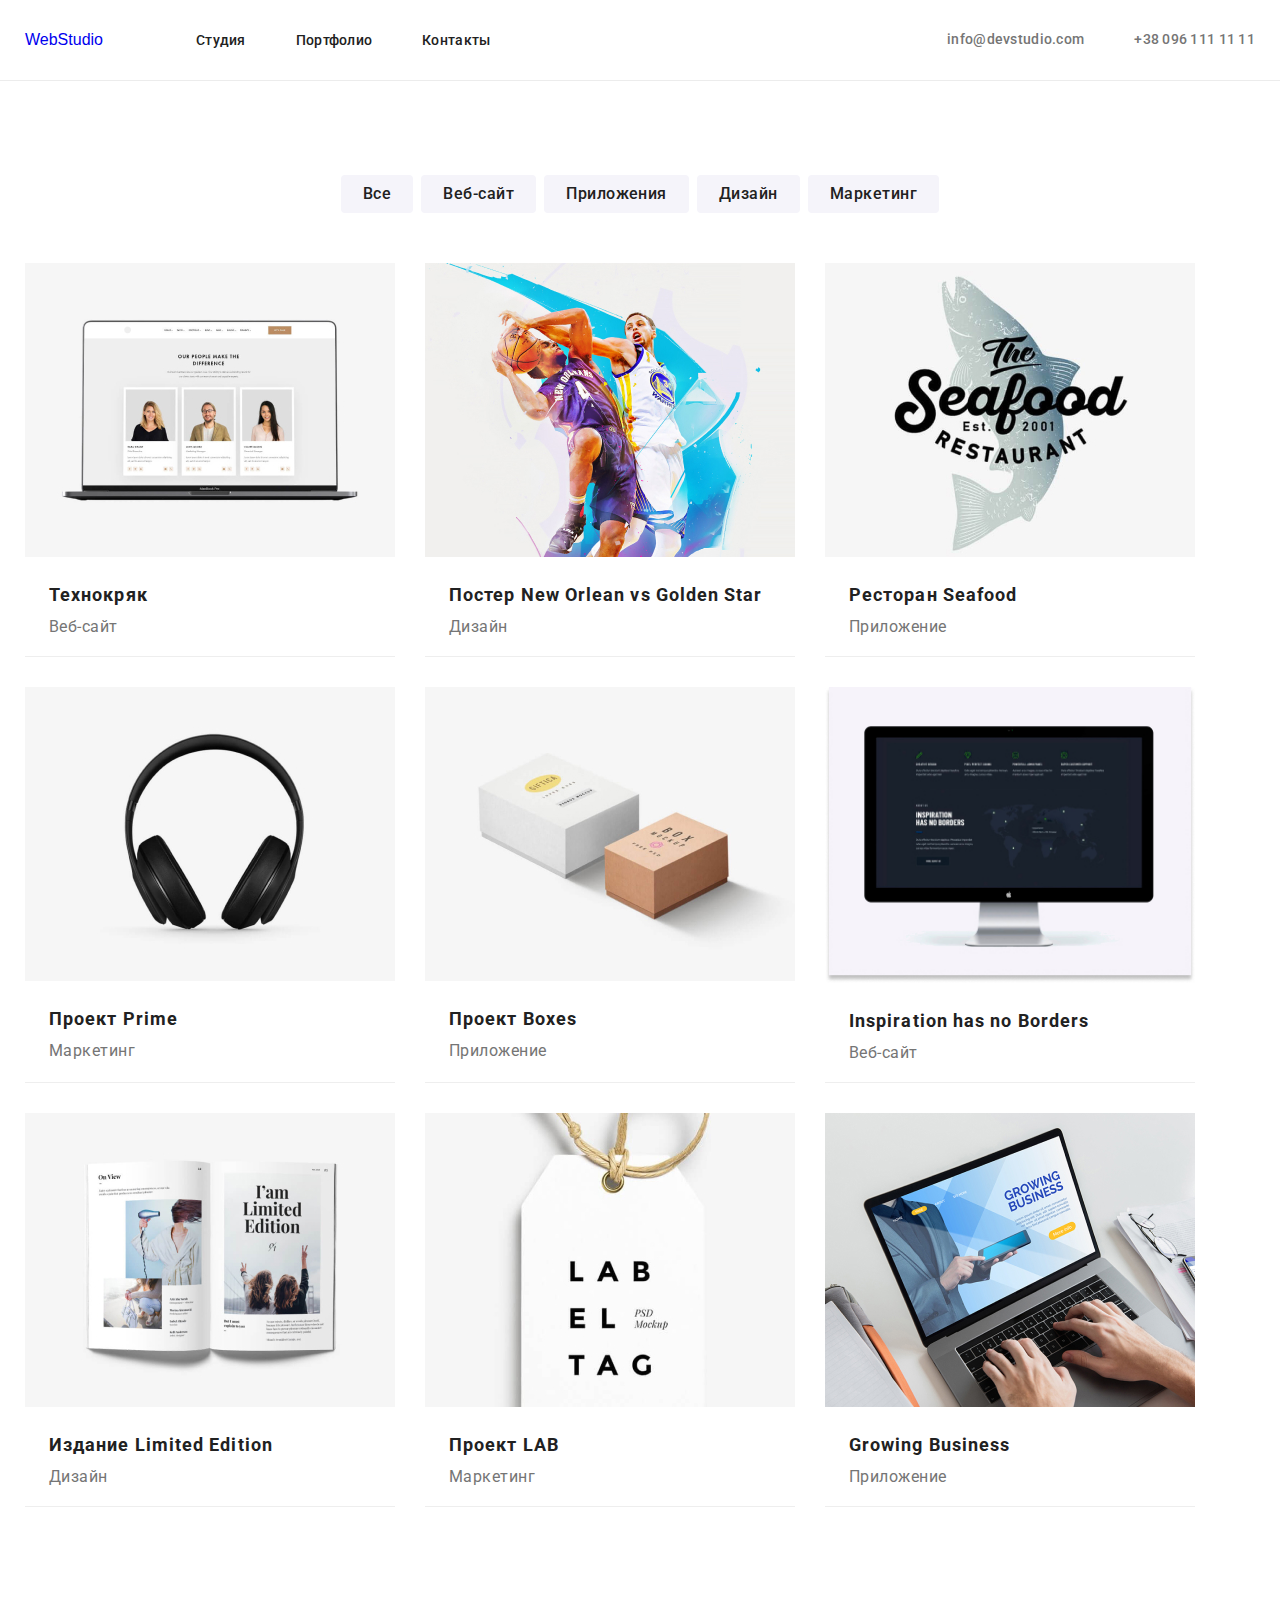
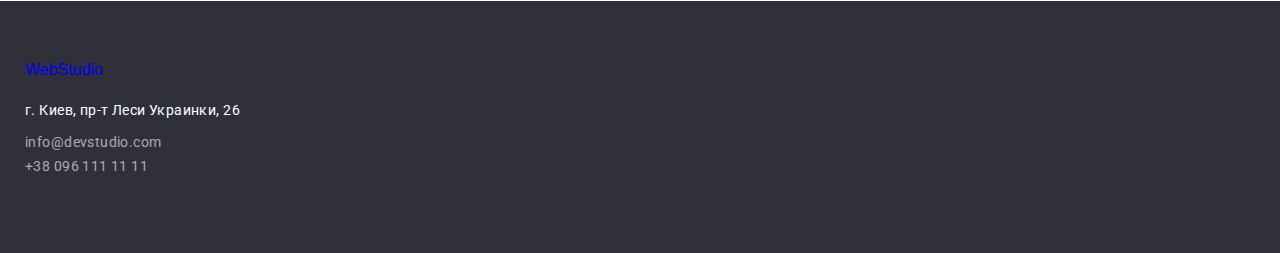
==== portfolio.html @ 0b784e44 "add files from hw3" ====
<!DOCTYPE html>
<html lang="ru">
<head>
    <meta charset="UTF-8">
    <meta http-equiv="X-UA-Compatible" content="IE=edge">
    <meta name="viewport" content="width=device-width, initial-scale=1.0">
    <title>Document</title>

<link rel="preconnect" href="https://fonts.gstatic.com">
<link href="https://fonts.googleapis.com/css2?family=Raleway:wght@700&family=Roboto:wght@400;500;700;900&display=swap"
    rel="stylesheet">
    <link rel="stylesheet" href="https://cdnjs.cloudflare.com/ajax/libs/modern-normalize/1.0.0/modern-normalize.min.css"
        integrity="sha512-ISS7cAi1PEhQ8jnbJpJZMd29NlhNj4AWYyLOSp2CE/CsHxTCu+r+t0D2yoJudVrd0/8fTVPUVDzY5Tvli75u/g=="
        crossorigin="anonymous" />

<link rel="stylesheet" href=" css/styles.css" />
    

</head>
<body>
  
    <header id="logo" class="page-header">
        <div class="nav-main container">
        <nav class="nav-main">
        <span class="logo"><a href="#logo">WebStudio</a></span>
            <ul class="site-nav list">
                <li class="nav-item"><a class="link-header" href="./index.html">Студия</a></li>
                <li class="nav-item"><a class="link-header" href="./portfolio.html">Портфолио</a></li>
                <li class="nav-item"><a class="link-header" href="#contacts">Контакты</a></li>
            </ul>
        </nav>
        <ul class="nav-contact-us-header list">
            <li class="nav-contact-us-item"><a class="contact-us-header" href="mailto:info@devstudio.com">info@devstudio.com</a></li>
            <li class="nav-contact-us-item"><a class="contact-us-header" href="tel:+380961111111">+38 096 111 11 11</a></li>
        </ul>
        </div>

    </header>
    

    <main  class="container">
        <div class="filter-button">
            <button class="button-prtfl" type="button">Все</button>
            <button class="button-prtfl" type="button">Веб-сайт</button>
            <button class="button-prtfl" type="button">Приложения</button>
            <button class="button-prtfl" type="button">Дизайн</button>
            <button class="button-prtfl" type="button">Маркетинг</button>
        </div>

        <div>
        <ul class="products-list list">
            <li class="product-item">

                <a href="./portfolio.html" class="prtfl-card">
                    <img 
                    src="images/prtfl-img-1-technokriak.jpeg" 
                    alt="открый ноутбук" 
                    width="370">
                    <h2 class="prtfl-card-title">Технокряк</h2>
                    <h3 class="prtfl-filtr-description web-site">Веб-сайт</h3>
                </a>
            </li>
            <li class="product-item">
                <a href="./portfolio.html" class="prtfl-card">
                    <img 
                    src="images/prtfl-img-2-new-poster.jpeg" 
                    alt="игра в баскетбол" 
                    width="370">
                    <h2 class="prtfl-card-title">Постер New Orlean vs Golden Star</h2>
                    <h3 class="prtfl-filtr-description design">Дизайн</h3>
                </a>
            </li>
            <li class="product-item">
                <a href="portfolio.html" class="prtfl-card">
                    <img 
                    src="images/prtfl-img-3-seafood.jpeg" 
                    alt="логотип ресторана морепродуктов" 
                    width="370">
                    <h2 class="prtfl-card-title">Ресторан Seafood</h2>
                    <h3 class="prtfl-filtr-description app">Приложение</h3>
                </a>
            </li>
            
            <li class="product-item">
                <a href="portfolio.html" class="prtfl-card">
                    <img 
                    src="images/prtfl-img-4-prime.jpeg" 
                    alt="наушники" 
                    width="370">
                    <h2 class="prtfl-card-title">Проект Prime</h2>
                    <h3 class="prtfl-filtr-description marketing">Маркетинг</h3>
                </a>
            </li>
            <li class="product-item">
                <a href="portfolio.html" class="prtfl-card">
                    <img 
                    src="images/prtfl-img-5-boxes.jpeg" 
                    alt="коробки" 
                    width="370">
                    <h2 class="prtfl-card-title">Проект Boxes</h2>
                    <h3 class="prtfl-filtr-description app">Приложение</h3>
                </a>
            </li>
            <li class="product-item">
                <a href="portfolio.html" class="prtfl-card">
                    <img 
                    src="images/prtfl-img-6-inspiration.jpeg" 
                    alt="монитор" 
                    width="370">
                    <h2 class="prtfl-card-title">Inspiration has no Borders</h2>
                    <h3 class="prtfl-filtr-description web-site">Веб-сайт</h3>
                </a>
            </li>
            <li class="product-item">
                <a href="portfolio.html" class="prtfl-card">
                    <img 
                    src="images/prtfl-img-7-limited.jpeg" 
                    alt="журнал" 
                    width="370">
                    <h2 class="prtfl-card-title">Издание Limited Edition</h2>
                    <h3 class="prtfl-filtr-description design">Дизайн</h3>
                </a>
            </li>
            <li class="product-item">
                <a href="portfolio.html" class="prtfl-card">
                    <img 
                    src="images/prtfl-img-8-lab.jpeg" 
                    alt="бирка" 
                    width="370">
                    <h2 class="prtfl-card-title">Проект LAB</h2>
                    <h3 class="prtfl-filtr-description marketing">Маркетинг</h3>
                </a>
            </li>
            <li class="product-item">
                <a href="portfolio.html" class="prtfl-card">
                    <img 
                    src="images/prtfl-img-9-growing.jpeg" 
                    alt="ноутбук" 
                    width="370">
                    <h2 class="prtfl-card-title">Growing Business</h2>
                    <h3 class="prtfl-filtr-description app">Приложение</h3>
                </a>
            </li>
        </ul>
        </div>
    </main>


   
<footer class="footer">
    <div class="container logo-footer">
    <span class><a href="#logo">WebStudio</a></span>
    <address class="address-footer">г. Киев, пр-т Леси Украинки, 26</address>
    <ul class="list">
        <li><a class="contact-us-footer" href="mailto:info@devstudio.com">info@devstudio.com</a></li>
        <li><a class="contact-us-footer" href="tel:+380961111111">+38 096 111 11 11</a></li>
    </ul>
    </div>
</footer>
    
</body>
</html>
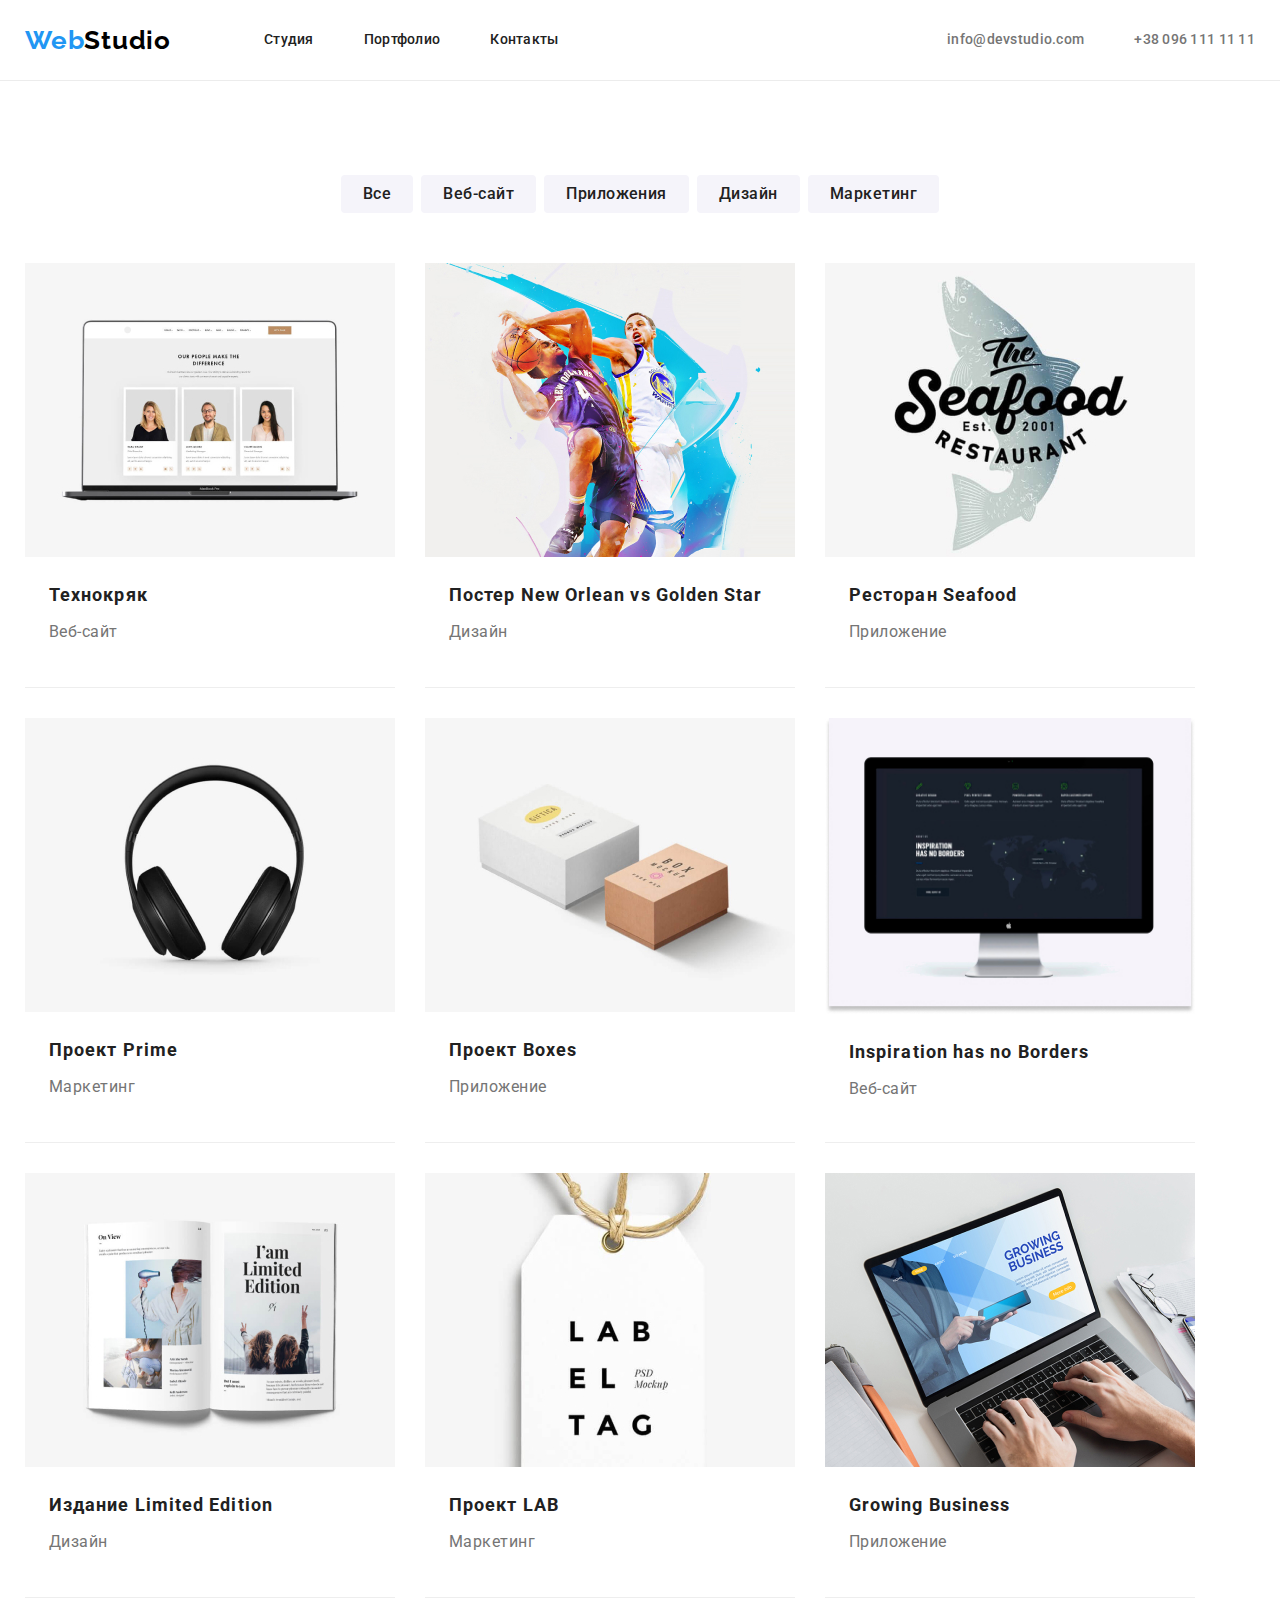
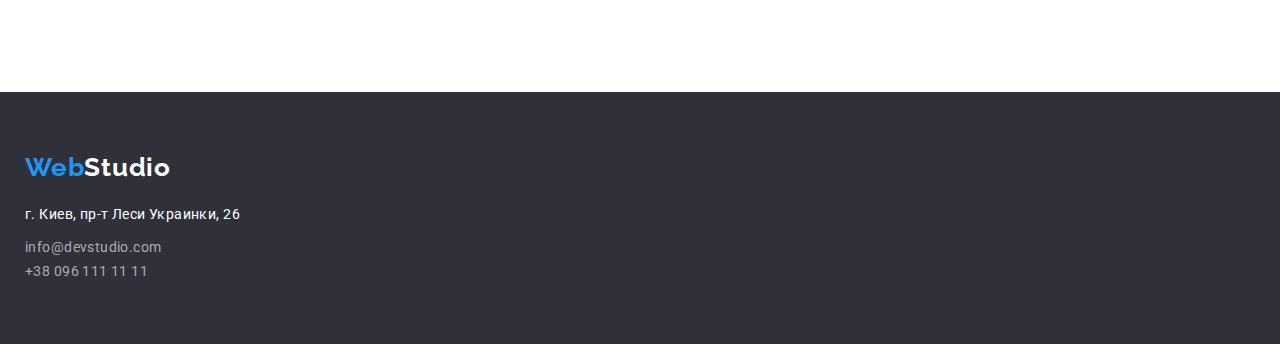
==== commit 5e79ba0a: "add img" ====
--- a/portfolio.html
+++ b/portfolio.html
@@ -18,145 +18,125 @@
 
 </head>
 <body>
-  
+
     <header id="logo" class="page-header">
         <div class="nav-main container">
-        <nav class="nav-main">
-        <span class="logo"><a href="#logo">WebStudio</a></span>
-            <ul class="site-nav list">
-                <li class="nav-item"><a class="link-header" href="./index.html">Студия</a></li>
-                <li class="nav-item"><a class="link-header" href="./portfolio.html">Портфолио</a></li>
-                <li class="nav-item"><a class="link-header" href="#contacts">Контакты</a></li>
+            <nav class="nav-main">
+                <a class="logo-color-text" href="#logo"><span class="logo-text">Web</span>Studio</a>
+                <ul class="site-nav list">
+                    <li class="nav-item"><a class="link-header" href="./index.html">Студия</a></li>
+                    <li class="nav-item"><a class="link-header" href="./portfolio.html">Портфолио</a></li>
+                    <li class="nav-item"><a class="link-header" href="#contacts">Контакты</a></li>
+                </ul>
+            </nav>
+            <ul class="nav-contact-us-header list">
+                <li class="nav-contact-us-item"><a class="contact-us-header"
+                        href="mailto:info@devstudio.com">info@devstudio.com</a></li>
+                <li class="nav-contact-us-item"><a class="contact-us-header" href="tel:+380961111111">+38 096 111 11 11</a>
+                </li>
             </ul>
-        </nav>
-        <ul class="nav-contact-us-header list">
-            <li class="nav-contact-us-item"><a class="contact-us-header" href="mailto:info@devstudio.com">info@devstudio.com</a></li>
-            <li class="nav-contact-us-item"><a class="contact-us-header" href="tel:+380961111111">+38 096 111 11 11</a></li>
-        </ul>
         </div>
-
+    
     </header>
-    
-
-    <main  class="container">
-        <div class="filter-button">
-            <button class="button-prtfl" type="button">Все</button>
-            <button class="button-prtfl" type="button">Веб-сайт</button>
-            <button class="button-prtfl" type="button">Приложения</button>
-            <button class="button-prtfl" type="button">Дизайн</button>
-            <button class="button-prtfl" type="button">Маркетинг</button>
-        </div>
-
-        <div>
-        <ul class="products-list list">
-            <li class="product-item">
-
-                <a href="./portfolio.html" class="prtfl-card">
-                    <img 
-                    src="images/prtfl-img-1-technokriak.jpeg" 
-                    alt="открый ноутбук" 
-                    width="370">
-                    <h2 class="prtfl-card-title">Технокряк</h2>
-                    <h3 class="prtfl-filtr-description web-site">Веб-сайт</h3>
-                </a>
-            </li>
-            <li class="product-item">
-                <a href="./portfolio.html" class="prtfl-card">
-                    <img 
-                    src="images/prtfl-img-2-new-poster.jpeg" 
-                    alt="игра в баскетбол" 
-                    width="370">
-                    <h2 class="prtfl-card-title">Постер New Orlean vs Golden Star</h2>
-                    <h3 class="prtfl-filtr-description design">Дизайн</h3>
-                </a>
-            </li>
-            <li class="product-item">
-                <a href="portfolio.html" class="prtfl-card">
-                    <img 
-                    src="images/prtfl-img-3-seafood.jpeg" 
-                    alt="логотип ресторана морепродуктов" 
-                    width="370">
-                    <h2 class="prtfl-card-title">Ресторан Seafood</h2>
-                    <h3 class="prtfl-filtr-description app">Приложение</h3>
-                </a>
-            </li>
-            
-            <li class="product-item">
-                <a href="portfolio.html" class="prtfl-card">
-                    <img 
-                    src="images/prtfl-img-4-prime.jpeg" 
-                    alt="наушники" 
-                    width="370">
-                    <h2 class="prtfl-card-title">Проект Prime</h2>
-                    <h3 class="prtfl-filtr-description marketing">Маркетинг</h3>
-                </a>
-            </li>
-            <li class="product-item">
-                <a href="portfolio.html" class="prtfl-card">
-                    <img 
-                    src="images/prtfl-img-5-boxes.jpeg" 
-                    alt="коробки" 
-                    width="370">
-                    <h2 class="prtfl-card-title">Проект Boxes</h2>
-                    <h3 class="prtfl-filtr-description app">Приложение</h3>
-                </a>
-            </li>
-            <li class="product-item">
-                <a href="portfolio.html" class="prtfl-card">
-                    <img 
-                    src="images/prtfl-img-6-inspiration.jpeg" 
-                    alt="монитор" 
-                    width="370">
-                    <h2 class="prtfl-card-title">Inspiration has no Borders</h2>
-                    <h3 class="prtfl-filtr-description web-site">Веб-сайт</h3>
-                </a>
-            </li>
-            <li class="product-item">
-                <a href="portfolio.html" class="prtfl-card">
-                    <img 
-                    src="images/prtfl-img-7-limited.jpeg" 
-                    alt="журнал" 
-                    width="370">
-                    <h2 class="prtfl-card-title">Издание Limited Edition</h2>
-                    <h3 class="prtfl-filtr-description design">Дизайн</h3>
-                </a>
-            </li>
-            <li class="product-item">
-                <a href="portfolio.html" class="prtfl-card">
-                    <img 
-                    src="images/prtfl-img-8-lab.jpeg" 
-                    alt="бирка" 
-                    width="370">
-                    <h2 class="prtfl-card-title">Проект LAB</h2>
-                    <h3 class="prtfl-filtr-description marketing">Маркетинг</h3>
-                </a>
-            </li>
-            <li class="product-item">
-                <a href="portfolio.html" class="prtfl-card">
-                    <img 
-                    src="images/prtfl-img-9-growing.jpeg" 
-                    alt="ноутбук" 
-                    width="370">
-                    <h2 class="prtfl-card-title">Growing Business</h2>
-                    <h3 class="prtfl-filtr-description app">Приложение</h3>
-                </a>
-            </li>
-        </ul>
-        </div>
-    </main>
 
 
-   
-<footer class="footer">
-    <div class="container logo-footer">
-    <span class><a href="#logo">WebStudio</a></span>
-    <address class="address-footer">г. Киев, пр-т Леси Украинки, 26</address>
-    <ul class="list">
-        <li><a class="contact-us-footer" href="mailto:info@devstudio.com">info@devstudio.com</a></li>
-        <li><a class="contact-us-footer" href="tel:+380961111111">+38 096 111 11 11</a></li>
-    </ul>
-    </div>
-</footer>
+    <main>
+        <section class="section">
+            <div class="container">
+                <div class="filter-button">
+                    <button class="button-prtfl" type="button">Все</button>
+                    <button class="button-prtfl" type="button">Веб-сайт</button>
+                    <button class="button-prtfl" type="button">Приложения</button>
+                    <button class="button-prtfl" type="button">Дизайн</button>
+                    <button class="button-prtfl" type="button">Маркетинг</button>
+                </div>
+            </div>
     
+            <div class="container">
+                <ul class="products-list list">
+                    <li class="product-item">
+    
+                        <a href="./portfolio.html" class="prtfl-card">
+                            <img src="images/prtfl-img-1-technokriak.jpeg" alt="открый ноутбук" width="370">
+                            <h2 class="prtfl-card-title">Технокряк</h2>
+                            <h3 class="prtfl-filtr-description web-site">Веб-сайт</h3>
+                        </a>
+                    </li>
+                    <li class="product-item">
+                        <a href="./portfolio.html" class="prtfl-card">
+                            <img src="images/prtfl-img-2-new-poster.jpeg" alt="игра в баскетбол" width="370">
+                            <h2 class="prtfl-card-title">Постер New Orlean vs Golden Star</h2>
+                            <h3 class="prtfl-filtr-description design">Дизайн</h3>
+                        </a>
+                    </li>
+                    <li class="product-item">
+                        <a href="portfolio.html" class="prtfl-card">
+                            <img src="images/prtfl-img-3-seafood.jpeg" alt="логотип ресторана морепродуктов" width="370">
+                            <h2 class="prtfl-card-title">Ресторан Seafood</h2>
+                            <h3 class="prtfl-filtr-description app">Приложение</h3>
+                        </a>
+                    </li>
+    
+                    <li class="product-item">
+                        <a href="portfolio.html" class="prtfl-card">
+                            <img src="images/prtfl-img-4-prime.jpeg" alt="наушники" width="370">
+                            <h2 class="prtfl-card-title">Проект Prime</h2>
+                            <h3 class="prtfl-filtr-description marketing">Маркетинг</h3>
+                        </a>
+                    </li>
+                    <li class="product-item">
+                        <a href="portfolio.html" class="prtfl-card">
+                            <img src="images/prtfl-img-5-boxes.jpeg" alt="коробки" width="370">
+                            <h2 class="prtfl-card-title">Проект Boxes</h2>
+                            <h3 class="prtfl-filtr-description app">Приложение</h3>
+                        </a>
+                    </li>
+                    <li class="product-item">
+                        <a href="portfolio.html" class="prtfl-card">
+                            <img src="images/prtfl-img-6-inspiration.jpeg" alt="монитор" width="370">
+                            <h2 class="prtfl-card-title">Inspiration has no Borders</h2>
+                            <h3 class="prtfl-filtr-description web-site">Веб-сайт</h3>
+                        </a>
+                    </li>
+                    <li class="product-item">
+                        <a href="portfolio.html" class="prtfl-card">
+                            <img src="images/prtfl-img-7-limited.jpeg" alt="журнал" width="370">
+                            <h2 class="prtfl-card-title">Издание Limited Edition</h2>
+                            <h3 class="prtfl-filtr-description design">Дизайн</h3>
+                        </a>
+                    </li>
+                    <li class="product-item">
+                        <a href="portfolio.html" class="prtfl-card">
+                            <img src="images/prtfl-img-8-lab.jpeg" alt="бирка" width="370">
+                            <h2 class="prtfl-card-title">Проект LAB</h2>
+                            <h3 class="prtfl-filtr-description marketing">Маркетинг</h3>
+                        </a>
+                    </li>
+                    <li class="product-item">
+                        <a href="portfolio.html" class="prtfl-card">
+                            <img src="images/prtfl-img-9-growing.jpeg" alt="ноутбук" width="370">
+                            <h2 class="prtfl-card-title">Growing Business</h2>
+                            <h3 class="prtfl-filtr-description app">Приложение</h3>
+                        </a>
+                    </li>
+                </ul>
+            </div>
+        </section>
+    
+    </main>
+    
+    
+    
+    <footer class="footer">
+        <div class="container logo-footer">
+            <a class="logo-text" href="#logo">Web<span class="logo-color-text-footer">Studio</span></a>
+            <address class="address-footer">г. Киев, пр-т Леси Украинки, 26</address>
+            <ul class="list">
+                <li><a class="contact-us-footer" href="mailto:info@devstudio.com">info@devstudio.com</a></li>
+                <li><a class="contact-us-footer" href="tel:+380961111111">+38 096 111 11 11</a></li>
+            </ul>
+        </div>
+    </footer>
+       
 </body>
 </html>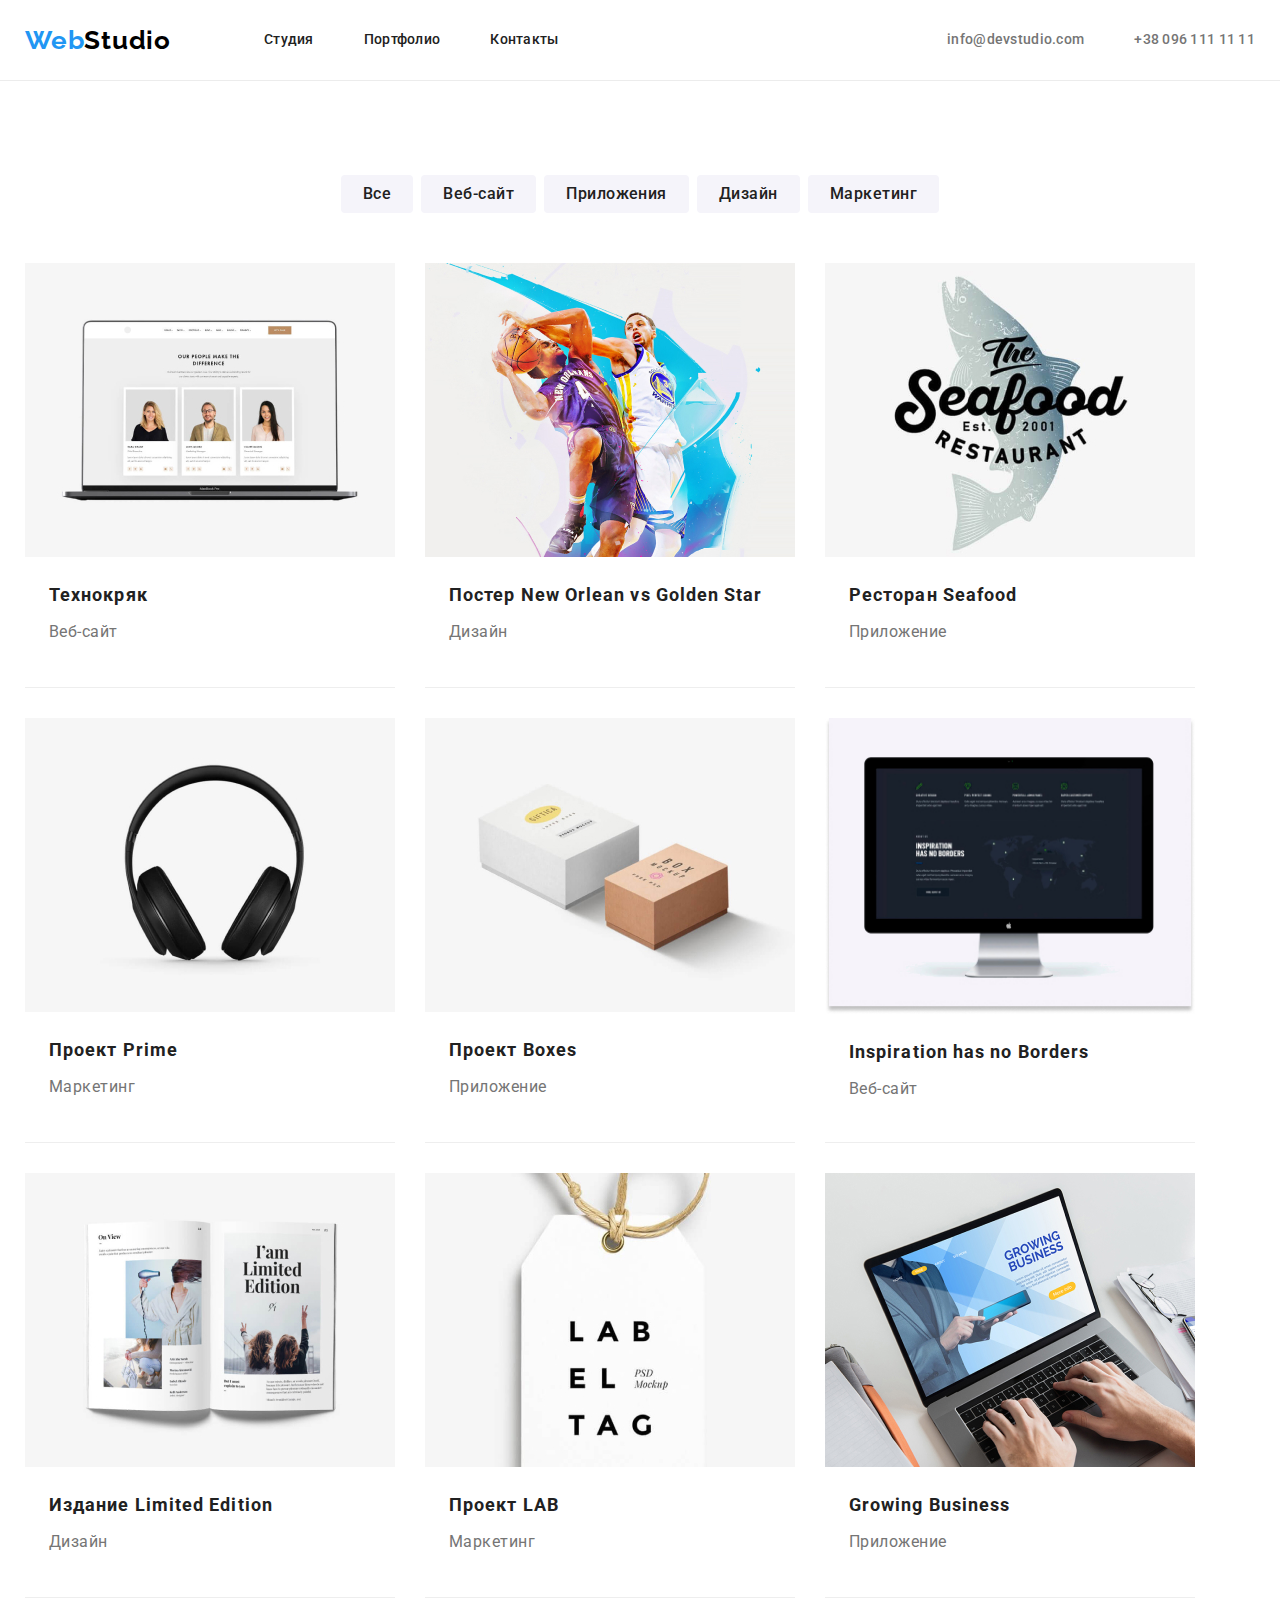
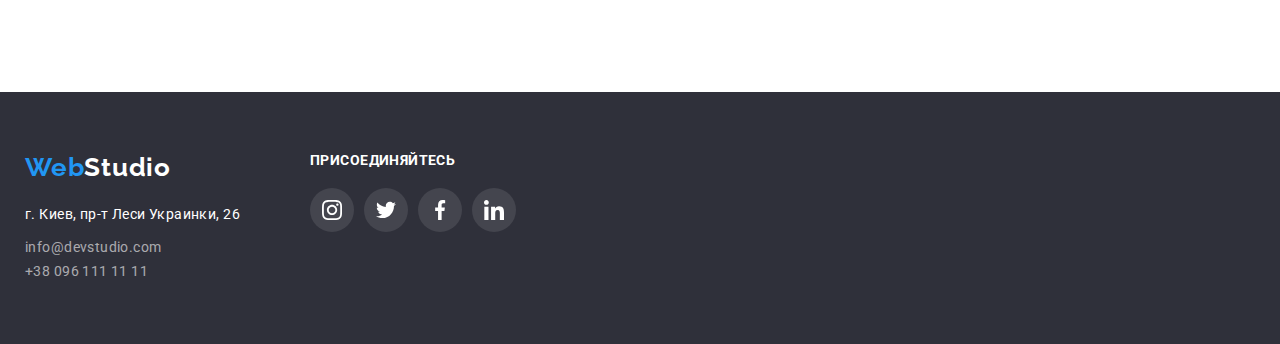
==== commit 34d8bf51: "add file sprite.svg" ====
--- a/portfolio.html
+++ b/portfolio.html
@@ -124,19 +124,66 @@
         </section>
     
     </main>
+
+
+
+    <footer class="footer">
+        <div class="container logo-footer">
+            <div class="block-address">
+                <a class="logo-text" href="#logo">Web<span class="logo-color-text-footer">Studio</span></a>
+                <address class="address-footer">г. Киев, пр-т Леси Украинки, 26</address>
+                <ul class="list">
+                    <li><a class="contact-us-footer" href="mailto:info@devstudio.com">info@devstudio.com</a></li>
+                    <li><a class="contact-us-footer" href="tel:+380961111111">+38 096 111 11 11</a></li>
+                </ul>
+            </div>
+    
+    
+            <div>
+    
+                <h4 class="footer-social-title">Присоединяйтесь</h4>
+                <ul class="social-link list">
+                    <li class="social-icon-item">
+                        <a href=# class="social-icon-list-footer" aria-label="instagram">
+                            <svg class="social-icon">
+                                <use href="images/sprite.svg#icon-icon-instagram"></use>
+                            </svg>
+                        </a>
+                    </li>
+    
+                    <li class="social-icon-item">
+                        <a href=# class="social-icon-list-footer" aria-label="twitter">
+                            <svg class="social-icon">
+                                <use href="images/sprite.svg#icon-icon-twitter"></use>
+                            </svg>
+                        </a>
+                    </li>
+    
+    
+                    <li class="social-icon-item">
+                        <a href=# class="social-icon-list-footer" aria-label="facebook">
+                            <svg class="social-icon">
+                                <use href="images/sprite.svg#icon-icon-facebook"></use>
+                            </svg>
+                        </a>
+                    </li>
+    
+    
+                    <li class="social-icon-item">
+                        <a href=# class="social-icon-list-footer" aria-label="linkedin">
+                            <svg class="social-icon">
+                                <use href="images/sprite.svg#icon-icon-linkedin"></use>
+                            </svg>
+                        </a>
+                    </li>
+                </ul>
+            </div>
+        </div>
+    </footer>
     
     
     
-    <footer class="footer">
-        <div class="container logo-footer">
-            <a class="logo-text" href="#logo">Web<span class="logo-color-text-footer">Studio</span></a>
-            <address class="address-footer">г. Киев, пр-т Леси Украинки, 26</address>
-            <ul class="list">
-                <li><a class="contact-us-footer" href="mailto:info@devstudio.com">info@devstudio.com</a></li>
-                <li><a class="contact-us-footer" href="tel:+380961111111">+38 096 111 11 11</a></li>
-            </ul>
-        </div>
-    </footer>
+    
        
 </body>
 </html>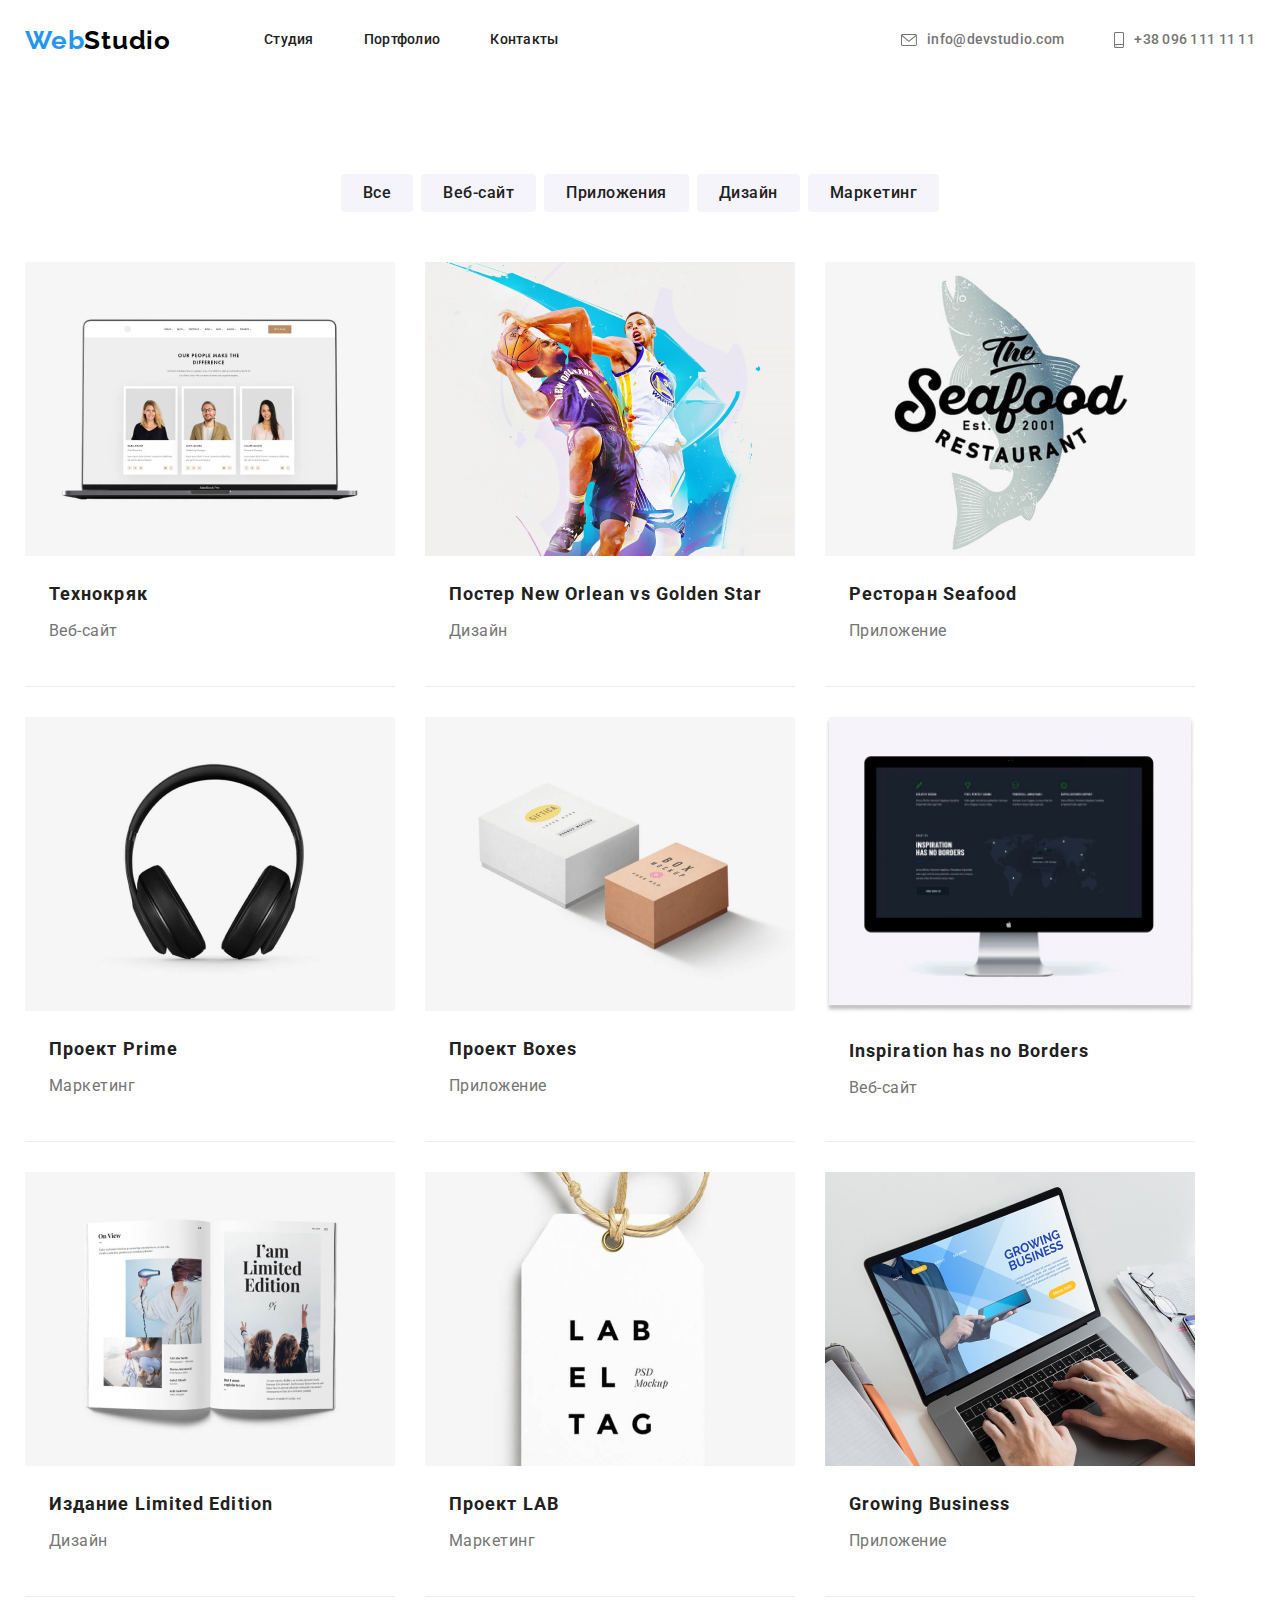
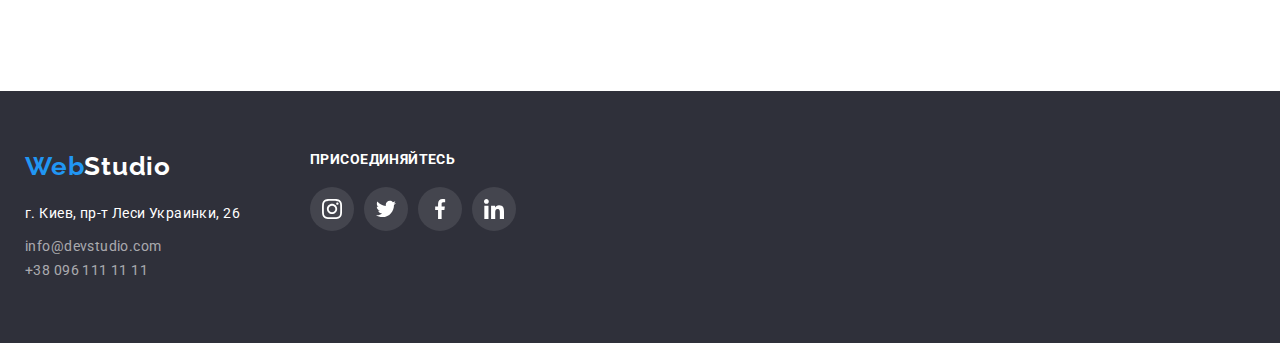
==== commit bba27212: "addd svg to header" ====
--- a/portfolio.html
+++ b/portfolio.html
@@ -19,24 +19,29 @@
 </head>
 <body>
 
-    <header id="logo" class="page-header">
-        <div class="nav-main container">
-            <nav class="nav-main">
-                <a class="logo-color-text" href="#logo"><span class="logo-text">Web</span>Studio</a>
-                <ul class="site-nav list">
-                    <li class="nav-item"><a class="link-header" href="./index.html">Студия</a></li>
-                    <li class="nav-item"><a class="link-header" href="./portfolio.html">Портфолио</a></li>
-                    <li class="nav-item"><a class="link-header" href="#contacts">Контакты</a></li>
-                </ul>
-            </nav>
-            <ul class="nav-contact-us-header list">
-                <li class="nav-contact-us-item"><a class="contact-us-header"
-                        href="mailto:info@devstudio.com">info@devstudio.com</a></li>
-                <li class="nav-contact-us-item"><a class="contact-us-header" href="tel:+380961111111">+38 096 111 11 11</a>
-                </li>
+    <header id="logo" class="container nav-main">
+        <a class="logo-color-text" href="#logo"><span class="logo-text">Web</span>Studio</a>
+        <nav>
+            <ul class="site-nav list">
+                <li class="nav-item"><a class="link-header" href="./index.html">Студия</a></li>
+                <li class="nav-item"><a class="link-header" href="./portfolio.html">Портфолио</a></li>
+                <li class="nav-item"><a class="link-header" href="#contacts">Контакты</a></li>
             </ul>
-        </div>
-    
+        </nav>
+        <ul class="nav-contact-us-header list">
+            <li class="nav-contact-us-item">
+                <a class="contact-us-header" href="mailto:info@devstudio.com">
+                    <svg class="contact-icon" width="16px" height="12px">
+                        <use href="images/sprite.svg#icon-icon-envelope-contact"></use>
+                    </svg>info@devstudio.com</a>
+            </li>
+            <li class="nav-contact-us-item">
+                <a class="contact-us-header" href="tel:+380961111111">
+                    <svg class="contact-icon" width="10px" height="16px">
+                        <use href="images/sprite.svg#icon-icon-smartphone-contact"></use>
+                    </svg>+38 096 111 11 11</a>
+            </li>
+        </ul>
     </header>
 
 
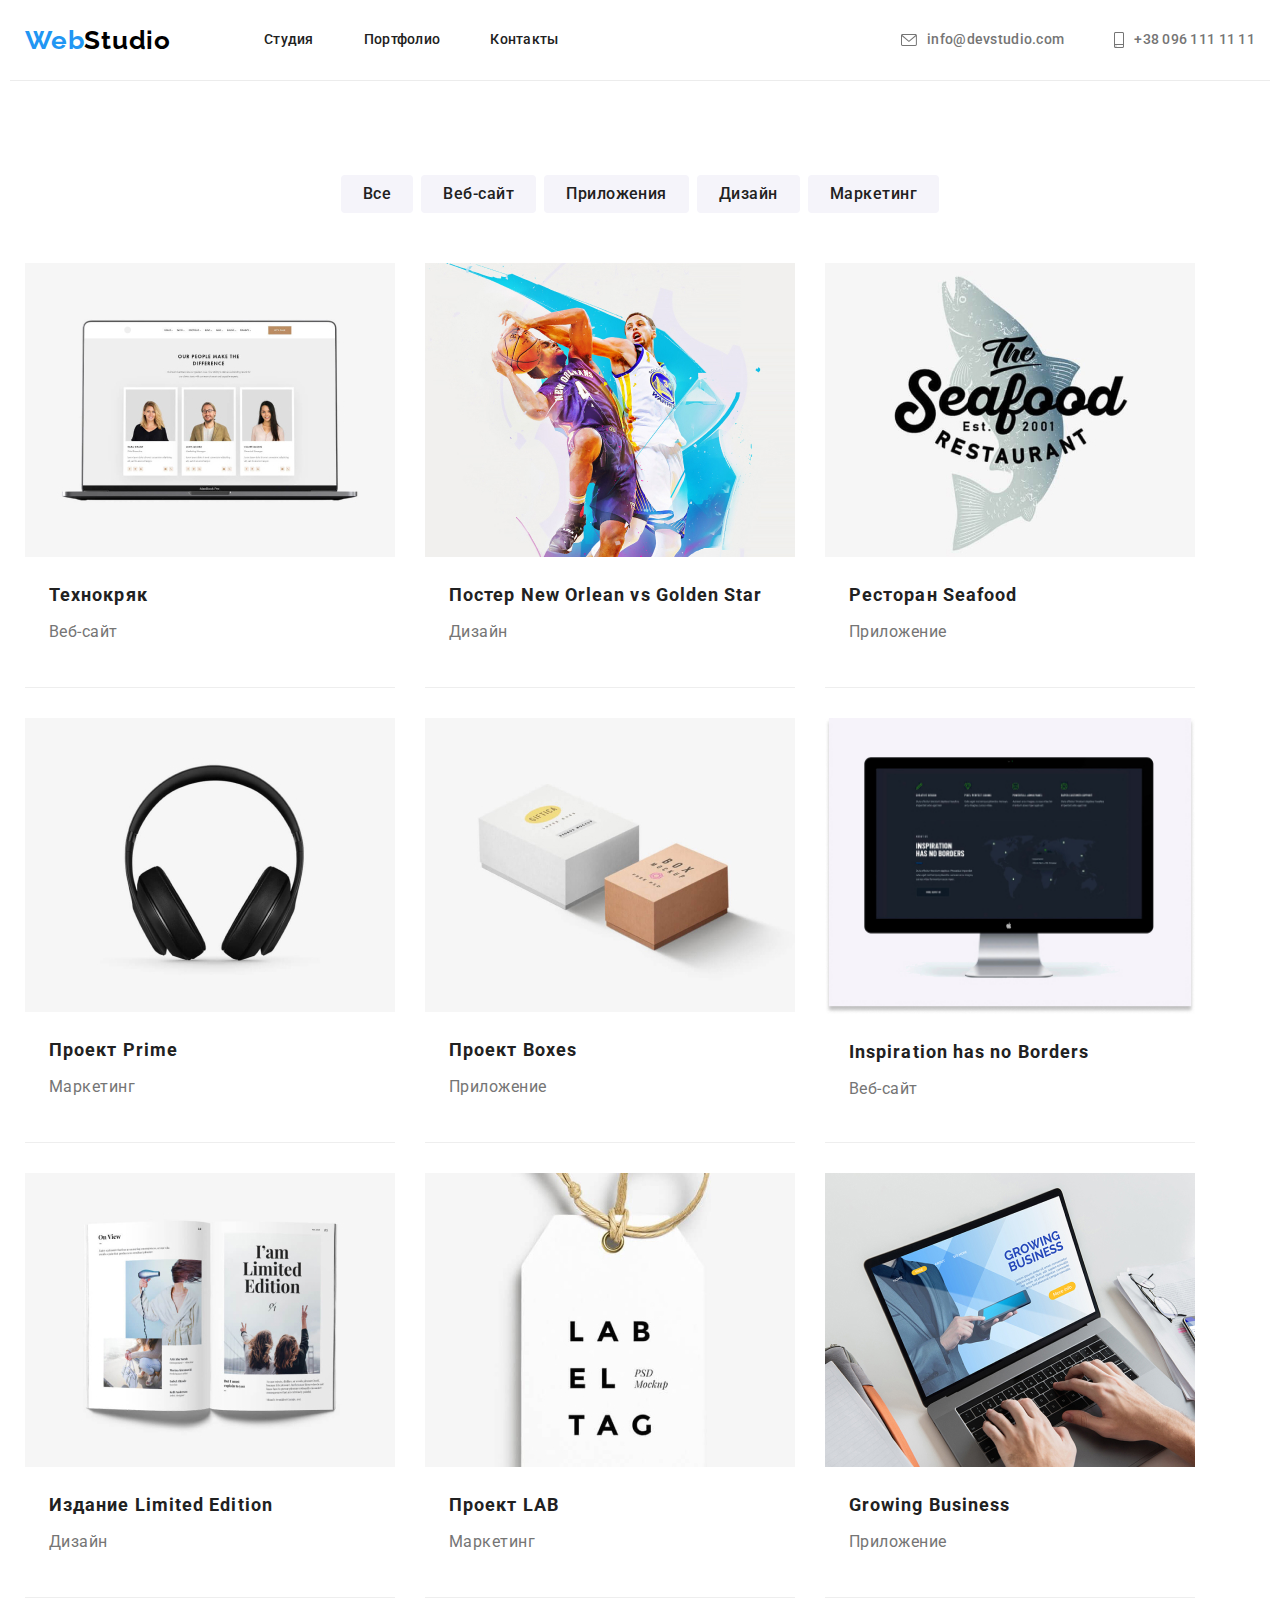
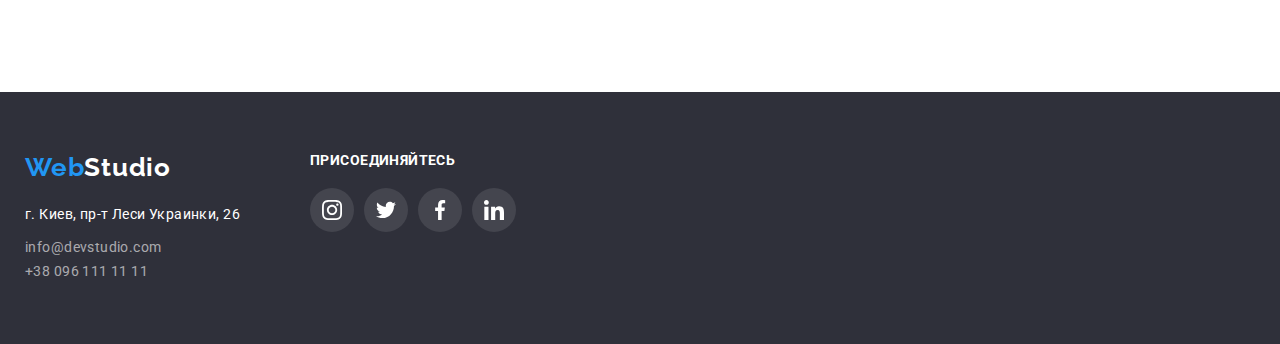
==== commit afca4777: "add border to header" ====
--- a/portfolio.html
+++ b/portfolio.html
@@ -19,7 +19,7 @@
 </head>
 <body>
 
-    <header id="logo" class="container nav-main">
+    <header id="logo" class="page-header container nav-main">
         <a class="logo-color-text" href="#logo"><span class="logo-text">Web</span>Studio</a>
         <nav>
             <ul class="site-nav list">
